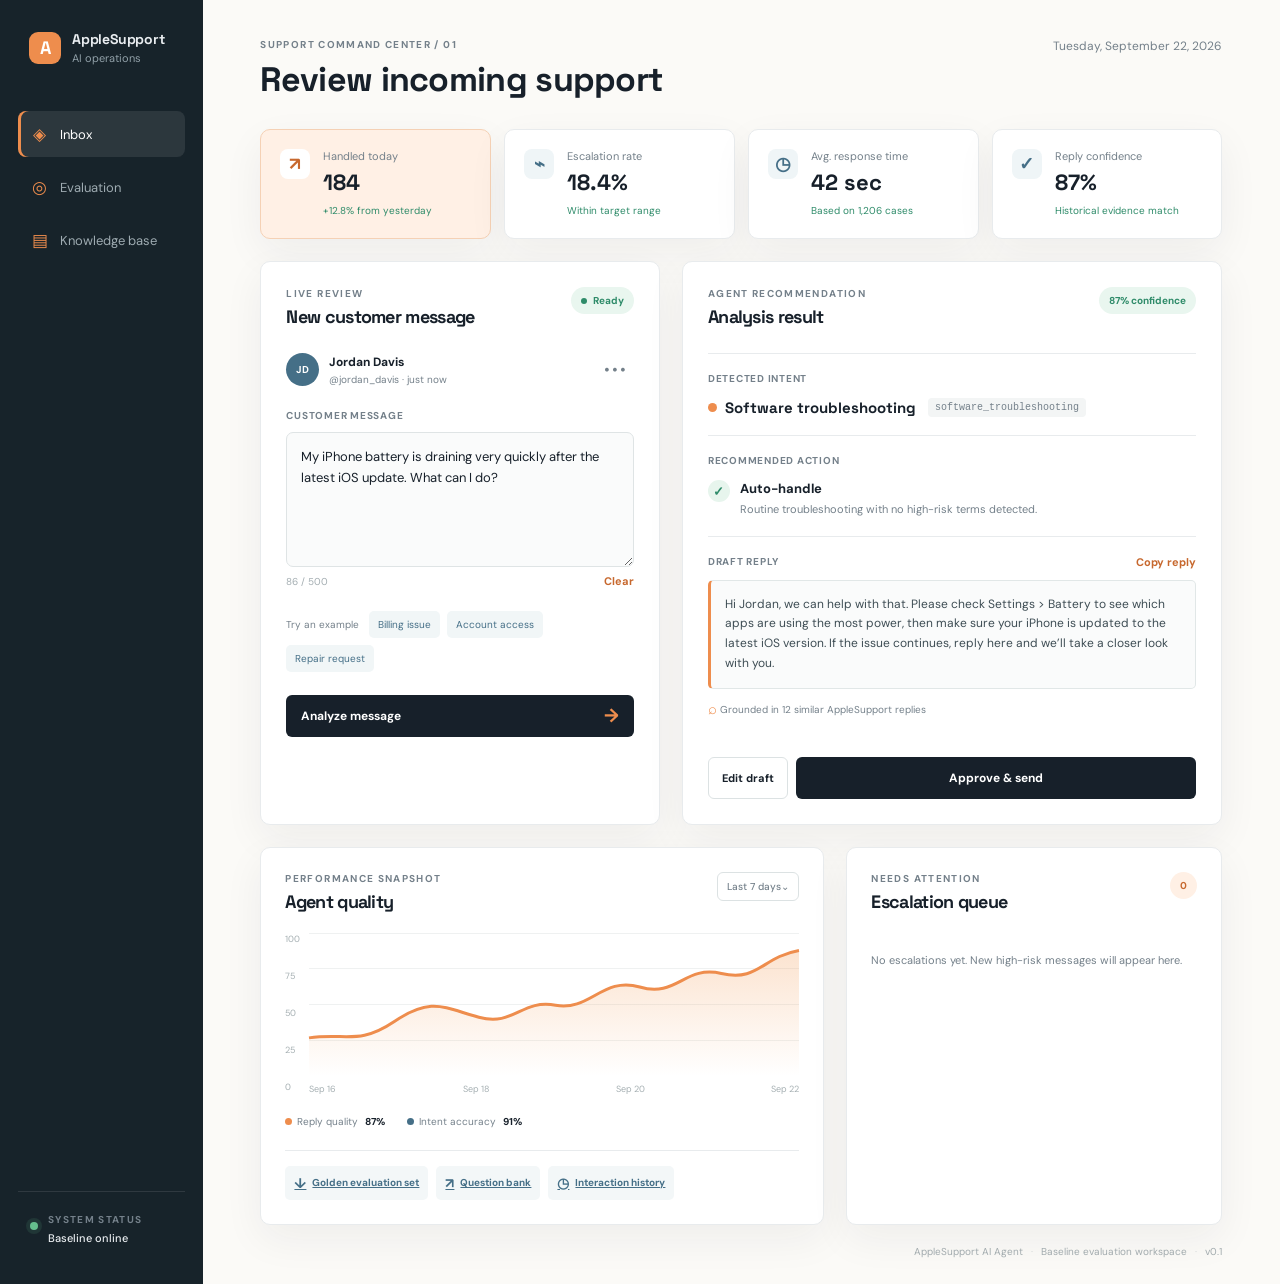
==== templates/index.html @ 712ae10c "remove unused profile avatar" ====
<!doctype html>
<html lang="en">
<head>
  <meta charset="UTF-8">
  <meta name="viewport" content="width=device-width, initial-scale=1.0">
  <meta name="description" content="AppleSupport AI support operations console">
  <title>AppleSupport AI Agent</title>
  <link rel="preconnect" href="https://fonts.googleapis.com">
  <link rel="preconnect" href="https://fonts.gstatic.com" crossorigin>
  <link href="https://fonts.googleapis.com/css2?family=DM+Sans:wght@400;500;600;700&family=Space+Grotesk:wght@500;600;700&display=swap" rel="stylesheet">
  <link rel="stylesheet" href="/static/styles.css">
</head>
<body>
  <div class="app-shell">
    <aside class="sidebar">
      <div class="brand-lockup">
        <div class="brand-mark">A</div>
        <div>
          <strong>AppleSupport</strong>
          <span>AI operations</span>
        </div>
      </div>

      <nav class="nav-list" aria-label="Primary navigation">
        <a class="nav-item active" href="#workspace"><span class="nav-icon">◈</span>Inbox</a>
        <a class="nav-item" href="#evaluation"><span class="nav-icon">◎</span>Evaluation</a>
        <a class="nav-item" href="#knowledge"><span class="nav-icon">▤</span>Knowledge base</a>
      </nav>

      <div class="sidebar-footer">
        <div class="status-dot"></div>
        <div>
          <span class="eyebrow">System status</span>
          <strong>Baseline online</strong>
        </div>
      </div>
    </aside>

    <main class="main-content" id="workspace">
      <header class="topbar">
        <div>
          <p class="eyebrow">Support command center / 01</p>
          <h1>Review incoming support</h1>
        </div>
        <div class="topbar-actions">
          <span class="date-label">Tuesday, September 22, 2026</span>
        </div>
      </header>

      <section class="metrics-row" aria-label="Agent metrics">
        <article class="metric-card accent-card">
          <div class="metric-icon">↗</div>
          <div><span>Handled today</span><strong>184</strong><small>+12.8% from yesterday</small></div>
        </article>
        <article class="metric-card">
          <div class="metric-icon neutral">⌁</div>
          <div><span>Escalation rate</span><strong>18.4%</strong><small>Within target range</small></div>
        </article>
        <article class="metric-card">
          <div class="metric-icon neutral">◷</div>
          <div><span>Avg. response time</span><strong>42 sec</strong><small>Based on 1,206 cases</small></div>
        </article>
        <article class="metric-card">
          <div class="metric-icon neutral">✓</div>
          <div><span>Reply confidence</span><strong>87%</strong><small>Historical evidence match</small></div>
        </article>
      </section>

      <section class="workspace-grid">
        <div class="panel review-panel">
          <div class="panel-heading">
            <div>
              <p class="eyebrow">Live review</p>
              <h2>New customer message</h2>
            </div>
            <span class="live-pill"><span></span>Ready</span>
          </div>

          <div class="message-meta">
            <div class="customer-avatar">JD</div>
            <div><strong>Jordan Davis</strong><span>@jordan_davis · just now</span></div>
            <button class="more-button" aria-label="More message options">•••</button>
          </div>

          <label class="field-label" for="customer-message">Customer message</label>
          <textarea id="customer-message" rows="5" placeholder="Paste a customer message here...">My iPhone battery is draining very quickly after the latest iOS update. What can I do?</textarea>
          <div class="input-footer"><span id="character-count">91 / 500</span><button class="clear-button" id="clear-message">Clear</button></div>

          <div class="suggestion-row">
            <span>Try an example</span>
            <button class="suggestion" data-message="I was charged twice for my iCloud subscription and need a refund.">Billing issue</button>
            <button class="suggestion" data-message="My Apple ID is locked and I cannot log in to my account.">Account access</button>
            <button class="suggestion" data-message="My iPhone screen is broken. How do I arrange a repair?"><span>Repair request</span></button>
          </div>

          <button class="analyze-button" id="analyze-button"><span>Analyze message</span><span class="button-arrow">→</span></button>
        </div>

        <div class="panel result-panel" id="analysis-result" aria-live="polite">
          <div class="panel-heading">
            <div><p class="eyebrow">Agent recommendation</p><h2>Analysis result</h2></div>
            <span class="confidence-badge" id="confidence-badge">87% confidence</span>
          </div>

          <div class="result-section">
            <span class="result-label">Detected intent</span>
            <div class="intent-result"><span class="intent-dot"></span><strong id="intent-value">Software troubleshooting</strong><span class="intent-code" id="intent-code">software_troubleshooting</span></div>
          </div>

          <div class="result-section">
            <span class="result-label">Recommended action</span>
            <div class="action-result"><div class="action-icon" id="action-icon">✓</div><div><strong id="action-value">Auto-handle</strong><span id="action-reason">Routine troubleshooting with no high-risk terms detected.</span></div></div>
          </div>

          <div class="result-section reply-section">
            <div class="reply-heading"><span class="result-label">Draft reply</span><button id="copy-reply" class="copy-button">Copy reply</button></div>
            <div class="reply-box" id="reply-value">Hi Jordan, we can help with that. Please check Settings &gt; Battery to see which apps are using the most power, then make sure your iPhone is updated to the latest iOS version. If the issue continues, reply here and we’ll take a closer look with you.</div>
            <div class="evidence-line"><span class="evidence-icon">⌕</span> Grounded in 12 similar AppleSupport replies</div>
          </div>

          <div class="result-actions"><button class="secondary-button" id="edit-reply">Edit draft</button><button class="primary-button" id="approve-reply">Approve &amp; send</button></div>
        </div>
      </section>

      <section class="bottom-grid" id="evaluation">
        <div class="panel trend-panel">
          <div class="panel-heading compact"><div><p class="eyebrow">Performance snapshot</p><h2>Agent quality</h2></div><button class="period-button">Last 7 days⌄</button></div>
          <div class="chart-wrap"><div class="y-axis"><span>100</span><span>75</span><span>50</span><span>25</span><span>0</span></div><div class="chart"><div class="gridline"></div><div class="gridline"></div><div class="gridline"></div><div class="gridline"></div><svg viewBox="0 0 600 180" preserveAspectRatio="none" aria-label="Agent quality trend"><defs><linearGradient id="chart-fill" x1="0" y1="0" x2="0" y2="1"><stop offset="0%" stop-color="#f4a261" stop-opacity=".3"/><stop offset="100%" stop-color="#f4a261" stop-opacity="0"/></linearGradient></defs><path class="chart-area" d="M0,132 C45,125 60,142 105,111 S165,94 208,106 S260,83 302,91 S360,54 405,68 S460,40 505,51 S555,30 600,22 L600,180 L0,180 Z"/><path class="chart-line" d="M0,132 C45,125 60,142 105,111 S165,94 208,106 S260,83 302,91 S360,54 405,68 S460,40 505,51 S555,30 600,22"/></svg><div class="x-axis"><span>Sep 16</span><span>Sep 18</span><span>Sep 20</span><span>Sep 22</span></div></div></div>
          <div class="chart-legend"><span><i class="legend-dot orange"></i>Reply quality <strong>87%</strong></span><span><i class="legend-dot blue"></i>Intent accuracy <strong>91%</strong></span></div>
          <div class="evaluation-links">
            <a href="/data/golden_eval.csv" target="_blank" rel="noreferrer"><span>↓</span>Golden evaluation set</a>
            <a href="/questions" target="_blank" rel="noreferrer"><span>↗</span>Question bank</a>
            <a href="/api/history" target="_blank" rel="noreferrer"><span>◷</span>Interaction history</a>
          </div>
        </div>
        <div class="panel queue-panel" id="knowledge">
          <div class="panel-heading compact"><div><p class="eyebrow">Needs attention</p><h2>Escalation queue</h2></div><span class="queue-count" id="queue-count">0</span></div>
          <div id="escalation-queue-items"><div class="queue-empty">No escalations yet. New high-risk messages will appear here.</div></div>
        </div>
      </section>
      <footer>AppleSupport AI Agent <span>·</span> Baseline evaluation workspace <span>·</span> v0.1</footer>
    </main>
  </div>
  <div class="toast" id="toast" role="status"></div>
  <script src="/static/app.js"></script>
</body>
</html>
---- static/styles.css ----
:root {
  --ink: #17202a;
  --muted: #74808a;
  --line: #e8ebed;
  --paper: #fbfaf7;
  --white: #ffffff;
  --orange: #ee8d4d;
  --orange-dark: #c7682e;
  --orange-wash: #fff0e5;
  --blue: #456f87;
  --green: #2e8b69;
  --red: #d86760;
  --shadow: 0 14px 40px rgba(26, 37, 45, .06);
}

* { box-sizing: border-box; }
html { scroll-behavior: smooth; }
body { margin: 0; color: var(--ink); background: var(--paper); font-family: "DM Sans", sans-serif; }
button, textarea { font: inherit; }
button { cursor: pointer; }

.app-shell { display: flex; min-height: 100vh; }
.sidebar { width: 238px; min-height: 100vh; display: flex; flex-direction: column; padding: 30px 18px 24px; color: #e9edf0; background: #17232a; }
.brand-lockup { display: flex; align-items: center; gap: 11px; padding: 0 11px 46px; }
.brand-mark { width: 32px; height: 32px; display: grid; place-items: center; color: #fff; background: var(--orange); font-family: "Space Grotesk", sans-serif; font-size: 18px; font-weight: 700; border-radius: 9px; }
.brand-lockup strong { display: block; font-family: "Space Grotesk", sans-serif; font-size: 14px; letter-spacing: -.2px; }
.brand-lockup span { display: block; margin-top: 3px; color: #91a0a8; font-size: 11px; }
.nav-list { display: grid; gap: 7px; }
.nav-item { display: flex; align-items: center; gap: 12px; padding: 12px 13px; color: #9eabb1; text-decoration: none; font-size: 13px; border-radius: 8px; transition: .2s ease; }
.nav-item:hover, .nav-item.active { color: #fff; background: rgba(255,255,255,.09); }
.nav-item.active { box-shadow: inset 3px 0 var(--orange); }
.nav-icon { width: 17px; color: var(--orange); font-size: 17px; text-align: center; }
.sidebar-footer { display: flex; align-items: center; gap: 10px; margin-top: auto; padding: 15px 12px; border-top: 1px solid rgba(255,255,255,.1); }
.status-dot { width: 8px; height: 8px; background: #65bd8d; border-radius: 50%; box-shadow: 0 0 0 4px rgba(101,189,141,.12); }
.sidebar-footer strong { display: block; margin-top: 3px; font-size: 11px; font-weight: 500; }
.eyebrow { margin: 0; color: var(--muted); font-size: 10px; font-weight: 700; letter-spacing: 1.35px; text-transform: uppercase; }

.main-content { width: min(100%, 1440px); padding: 38px 4.5vw 26px; overflow: hidden; }
.topbar { display: flex; justify-content: space-between; align-items: flex-start; margin-bottom: 28px; }
h1, h2 { margin: 0; font-family: "Space Grotesk", sans-serif; letter-spacing: -.7px; }
h1 { margin-top: 7px; font-size: clamp(25px, 3vw, 34px); }
h2 { margin-top: 5px; font-size: 18px; }
.topbar-actions { display: flex; align-items: center; gap: 22px; }
.date-label { color: var(--muted); font-size: 12px; }
.avatar { width: 34px; height: 34px; border: 0; color: #fff; background: var(--blue); font-size: 11px; font-weight: 700; border-radius: 50%; }
.metrics-row { display: grid; grid-template-columns: repeat(4, 1fr); gap: 13px; margin-bottom: 22px; }
.metric-card { display: flex; gap: 13px; min-height: 108px; padding: 19px; background: var(--white); border: 1px solid var(--line); border-radius: 10px; box-shadow: var(--shadow); }
.metric-card.accent-card { background: var(--orange-wash); border-color: #f5d1b5; }
.metric-icon { width: 30px; height: 30px; display: grid; place-items: center; flex: none; color: var(--orange-dark); background: #fff; border-radius: 8px; font-size: 18px; font-weight: 700; }
.metric-icon.neutral { color: var(--blue); background: #eff5f7; }
.metric-card span { display: block; color: var(--muted); font-size: 11px; }
.metric-card strong { display: block; margin: 5px 0 2px; font-family: "Space Grotesk", sans-serif; font-size: 22px; }
.metric-card small { color: var(--green); font-size: 10px; }
.workspace-grid { display: grid; grid-template-columns: minmax(340px, .85fr) minmax(420px, 1.15fr); gap: 22px; }
.panel { background: var(--white); border: 1px solid var(--line); border-radius: 10px; box-shadow: var(--shadow); }
.review-panel, .result-panel { padding: 25px; }
.panel-heading { display: flex; justify-content: space-between; align-items: flex-start; margin-bottom: 25px; }
.panel-heading.compact { margin-bottom: 20px; }
.live-pill, .confidence-badge, .queue-count { color: var(--green); background: #e9f6ef; border-radius: 99px; font-size: 10px; font-weight: 700; }
.live-pill { display: flex; align-items: center; gap: 6px; padding: 7px 10px; }
.live-pill span { width: 6px; height: 6px; background: var(--green); border-radius: 50%; }
.message-meta { display: flex; align-items: center; gap: 10px; padding-bottom: 23px; }
.customer-avatar, .queue-avatar { width: 33px; height: 33px; display: grid; place-items: center; flex: none; color: #fff; background: var(--blue); border-radius: 50%; font-size: 10px; font-weight: 700; }
.message-meta strong, .queue-item strong { display: block; font-size: 12px; }
.message-meta span, .queue-item span { display: block; margin-top: 3px; color: var(--muted); font-size: 10px; }
.more-button { margin-left: auto; padding: 6px; color: var(--muted); background: transparent; border: 0; letter-spacing: 2px; }
.field-label, .result-label { display: block; color: var(--muted); font-size: 10px; font-weight: 700; letter-spacing: .75px; text-transform: uppercase; }
textarea { display: block; width: 100%; min-height: 135px; margin-top: 10px; padding: 14px; resize: vertical; color: var(--ink); background: #fafbfb; border: 1px solid #dfe4e5; border-radius: 7px; outline: none; line-height: 1.6; font-size: 13px; transition: .2s ease; }
textarea:focus { border-color: var(--orange); box-shadow: 0 0 0 3px rgba(238,141,77,.12); }
.input-footer { display: flex; justify-content: space-between; align-items: center; margin-top: 7px; color: #a3adb1; font-size: 10px; }
.clear-button, .copy-button { padding: 0; color: var(--orange-dark); background: transparent; border: 0; font-size: 11px; font-weight: 700; }
.suggestion-row { display: flex; align-items: center; flex-wrap: wrap; gap: 7px; margin: 23px 0; }
.suggestion-row > span { margin-right: 3px; color: var(--muted); font-size: 10px; }
.suggestion { padding: 7px 9px; color: var(--blue); background: #f1f6f7; border: 0; border-radius: 5px; font-size: 10px; }
.suggestion:hover { background: #e5eef0; }
.analyze-button, .primary-button { display: flex; justify-content: space-between; align-items: center; width: 100%; padding: 13px 15px; color: #fff; background: var(--ink); border: 0; border-radius: 6px; font-size: 12px; font-weight: 700; transition: .2s ease; }
.analyze-button:hover, .primary-button:hover { background: var(--orange-dark); transform: translateY(-1px); }
.button-arrow { color: var(--orange); font-size: 19px; line-height: 10px; }
.confidence-badge { padding: 7px 10px; }
.result-section { padding: 18px 0; border-top: 1px solid var(--line); }
.intent-result { display: flex; align-items: center; gap: 8px; margin-top: 13px; }
.intent-dot { width: 9px; height: 9px; background: var(--orange); border-radius: 50%; }
.intent-result strong { font-family: "Space Grotesk", sans-serif; font-size: 15px; }
.intent-code { margin-left: 4px; padding: 4px 7px; color: var(--muted); background: #f3f5f5; border-radius: 4px; font-family: monospace; font-size: 10px; }
.action-result { display: flex; align-items: flex-start; gap: 10px; margin-top: 13px; }
.action-icon { width: 22px; height: 22px; display: grid; place-items: center; flex: none; color: var(--green); background: #e7f5ed; border-radius: 50%; font-size: 13px; font-weight: 700; }
.action-icon.escalate { color: var(--red); background: #fcebea; }
.action-result strong { display: block; font-size: 13px; }
.action-result span { display: block; max-width: 420px; margin-top: 4px; color: var(--muted); font-size: 11px; line-height: 1.5; }
.reply-heading { display: flex; justify-content: space-between; }
.reply-box { min-height: 93px; margin-top: 11px; padding: 14px; color: #3e4d54; background: #fafbfb; border: 1px solid #e1e7e7; border-left: 3px solid var(--orange); border-radius: 5px; font-size: 12px; line-height: 1.65; }
.evidence-line { margin-top: 10px; color: var(--muted); font-size: 10px; }
.evidence-icon { color: var(--orange); font-size: 15px; vertical-align: -1px; }
.result-actions { display: flex; gap: 8px; margin-top: 20px; }
.secondary-button, .period-button { padding: 11px 13px; color: var(--ink); background: #fff; border: 1px solid #dce2e3; border-radius: 6px; font-size: 11px; font-weight: 700; }
.secondary-button:hover, .period-button:hover { border-color: var(--orange); }
.primary-button { justify-content: center; flex: 1; }
.bottom-grid { display: grid; grid-template-columns: 1.2fr .8fr; gap: 22px; margin-top: 22px; }
.trend-panel, .queue-panel { padding: 24px; }
.period-button { padding: 7px 9px; color: var(--muted); font-size: 10px; font-weight: 500; }
.chart-wrap { display: flex; height: 160px; gap: 9px; }
.y-axis { display: flex; flex-direction: column; justify-content: space-between; color: #a5afb2; font-size: 9px; }
.chart { position: relative; flex: 1; margin-bottom: 17px; }
.gridline { position: absolute; left: 0; right: 0; height: 1px; background: #eff1f1; }
.gridline:nth-child(1) { top: 0; }.gridline:nth-child(2) { top: 25%; }.gridline:nth-child(3) { top: 50%; }.gridline:nth-child(4) { top: 75%; }
.chart svg { position: absolute; inset: 0; width: 100%; height: 100%; overflow: visible; }
.chart-area { fill: url(#chart-fill); }.chart-line { fill: none; stroke: var(--orange); stroke-width: 3; vector-effect: non-scaling-stroke; }
.x-axis { position: absolute; right: 0; bottom: -19px; left: 0; display: flex; justify-content: space-between; color: #a5afb2; font-size: 9px; }
.chart-legend { display: flex; gap: 22px; margin-top: 22px; color: var(--muted); font-size: 10px; }.chart-legend strong { margin-left: 4px; color: var(--ink); }.legend-dot { display: inline-block; width: 7px; height: 7px; margin-right: 5px; border-radius: 50%; }.legend-dot.orange { background: var(--orange); }.legend-dot.blue { background: var(--blue); }
.evaluation-links { display: flex; flex-wrap: wrap; gap: 8px; margin-top: 22px; padding-top: 15px; border-top: 1px solid var(--line); }.evaluation-links a { display: inline-flex; align-items: center; gap: 6px; padding: 8px 9px; color: var(--blue); background: #f3f7f8; border-radius: 5px; font-size: 10px; font-weight: 700; }.evaluation-links a:hover { color: var(--orange-dark); background: var(--orange-wash); }.evaluation-links span { font-size: 14px; }
.queue-count { padding: 7px 10px; color: var(--orange-dark); background: var(--orange-wash); }
.queue-empty { padding: 20px 0; color: var(--muted); font-size: 11px; }
.queue-item { display: flex; align-items: center; gap: 10px; padding: 13px 0; border-top: 1px solid var(--line); }.queue-avatar.red { background: #d97870; }.queue-avatar.blue { background: #668ea0; }.queue-avatar.purple { background: #82749e; }.queue-arrow { margin-left: auto; color: var(--orange); font-size: 18px; }.queue-item strong { font-size: 11px; }
footer { margin-top: 20px; color: #a1aaad; font-size: 10px; text-align: right; } footer span { margin: 0 5px; color: #d1d5d5; }
.toast { position: fixed; right: 24px; bottom: 24px; padding: 12px 15px; color: #fff; background: var(--ink); border-radius: 6px; box-shadow: var(--shadow); font-size: 12px; opacity: 0; transform: translateY(12px); pointer-events: none; transition: .25s ease; }.toast.show { opacity: 1; transform: translateY(0); }
@media (max-width: 1050px) { .metrics-row { grid-template-columns: repeat(2, 1fr); }.workspace-grid, .bottom-grid { grid-template-columns: 1fr; } }
@media (max-width: 700px) { .app-shell { display: block; }.sidebar { width: 100%; min-height: auto; padding: 17px 16px; }.brand-lockup { padding: 0 4px 18px; }.nav-list { display: flex; gap: 4px; overflow: auto; }.nav-item { flex: none; padding: 9px 11px; }.sidebar-footer { display: none; }.main-content { padding: 26px 16px; }.topbar { gap: 20px; }.date-label { display: none; }.metrics-row { gap: 9px; }.metric-card { min-height: 95px; padding: 14px; }.metric-card strong { font-size: 18px; }.review-panel, .result-panel, .trend-panel, .queue-panel { padding: 18px; }.intent-code { display: none; }.chart-legend { gap: 12px; }.suggestion-row { align-items: flex-start; }.suggestion-row > span { width: 100%; } }
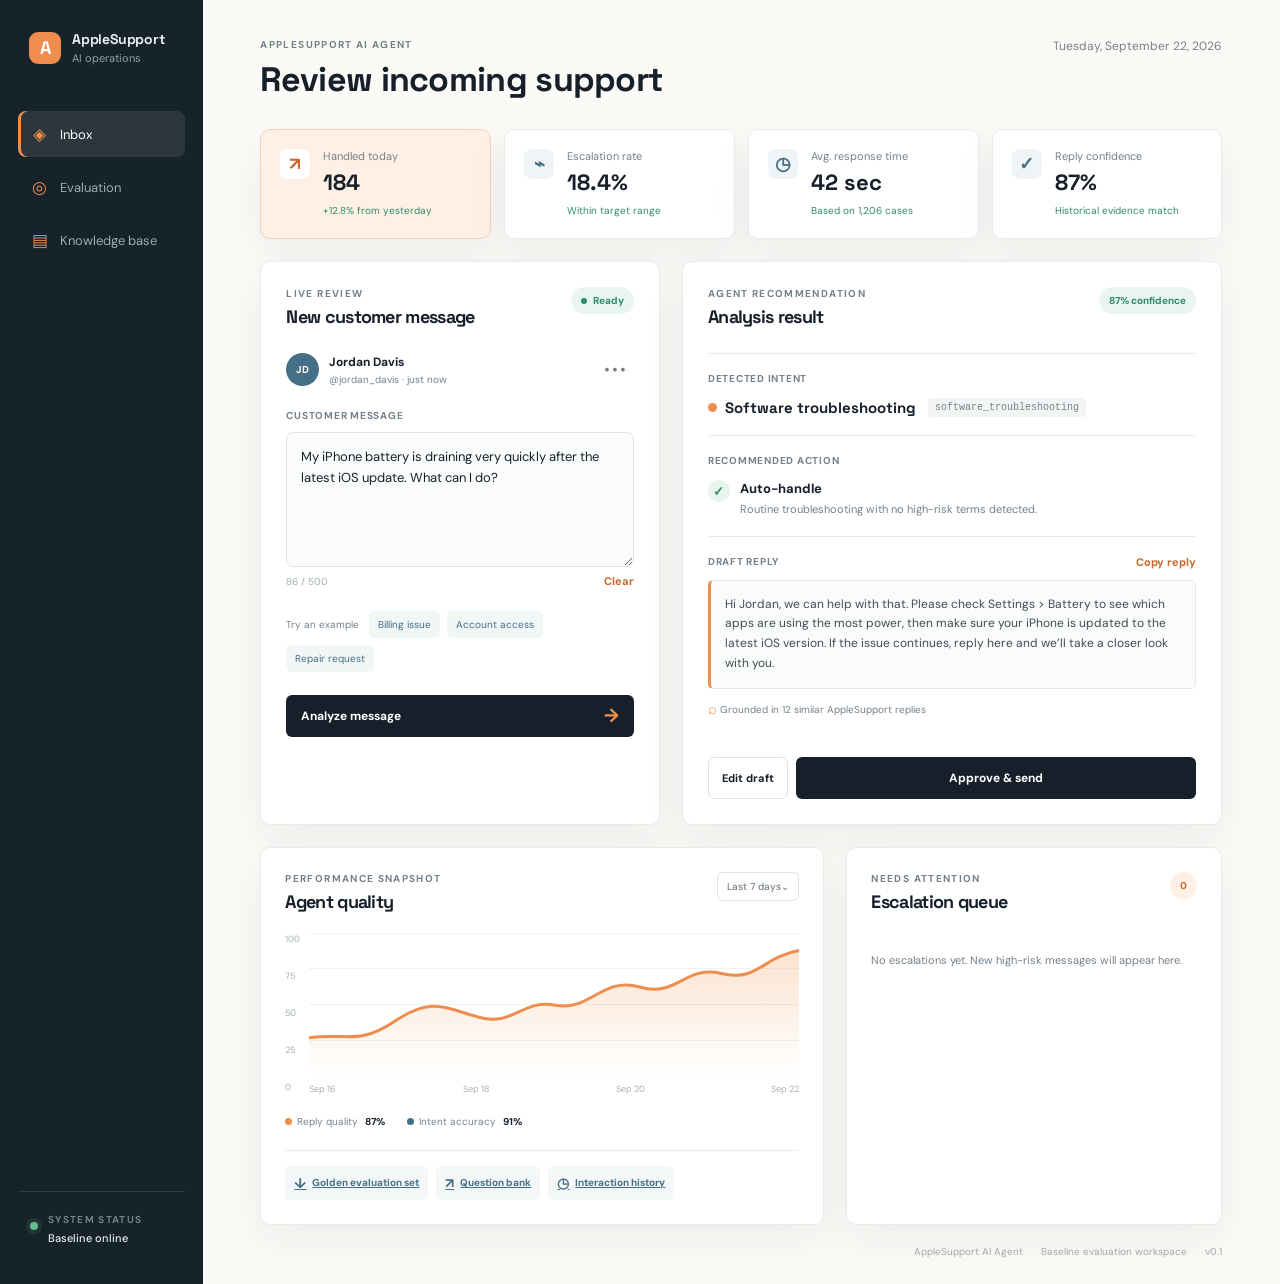
==== commit 2288567d: "clarify dashboard label" ====
--- a/templates/index.html
+++ b/templates/index.html
@@ -39,7 +39,7 @@
     <main class="main-content" id="workspace">
       <header class="topbar">
         <div>
-          <p class="eyebrow">Support command center / 01</p>
+          <p class="eyebrow">AppleSupport AI Agent</p>
           <h1>Review incoming support</h1>
         </div>
         <div class="topbar-actions">
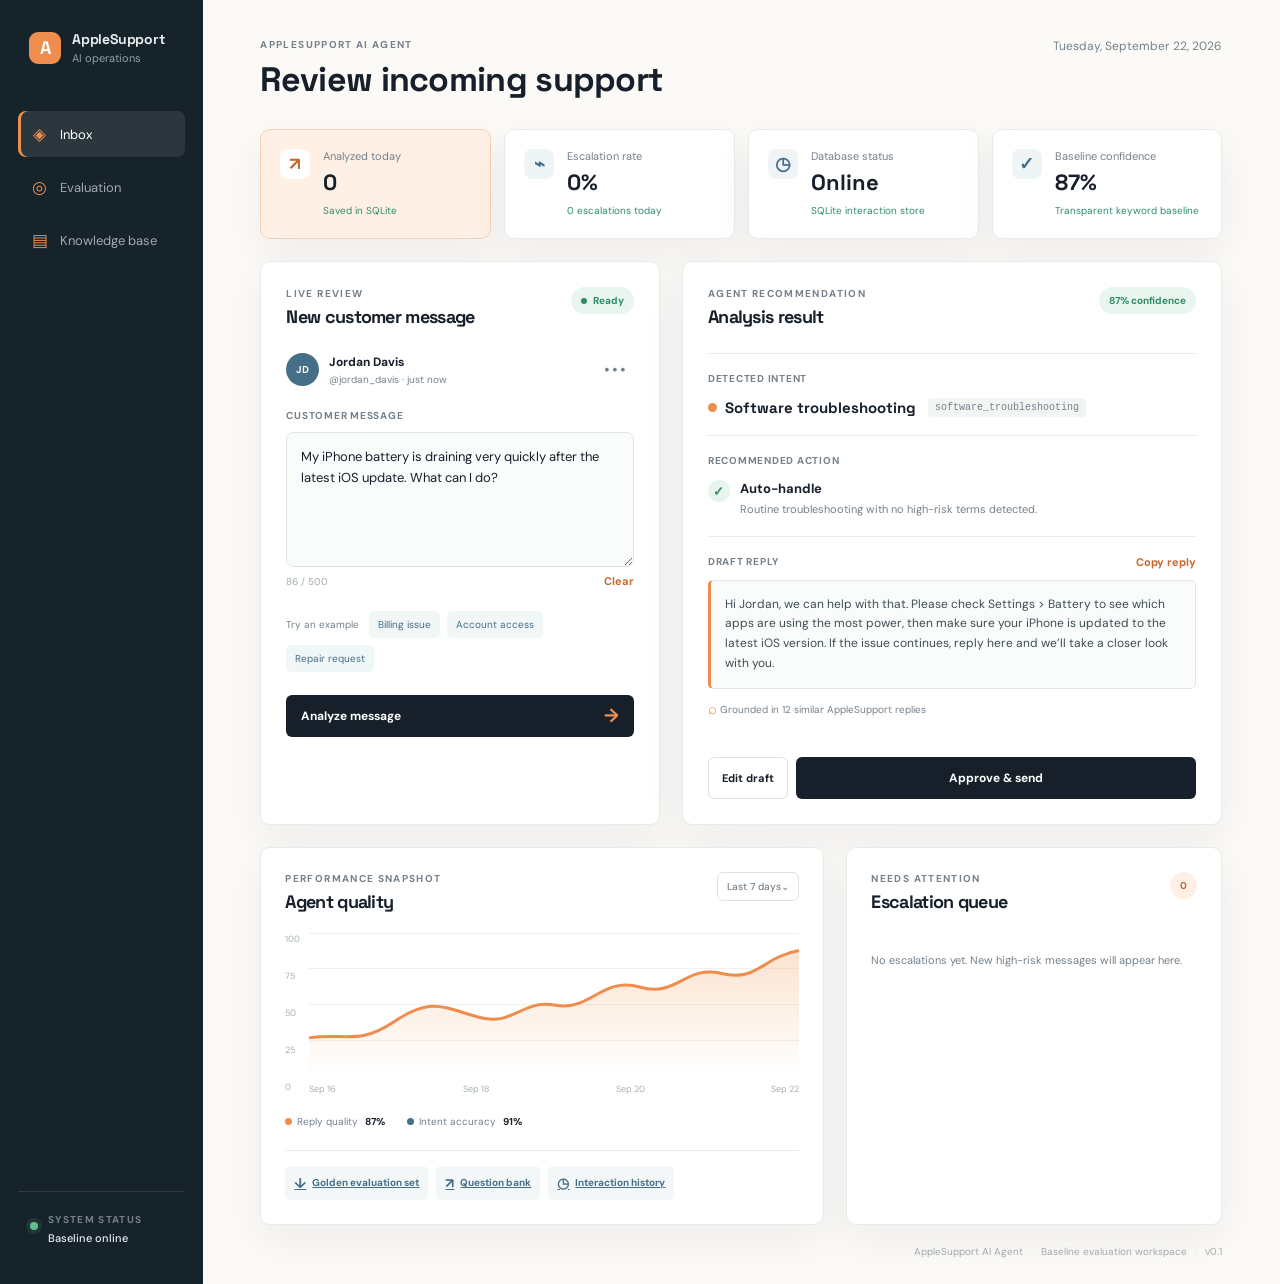
==== commit bcbd2862: "connect dashboard metrics to database" ====
--- a/templates/index.html
+++ b/templates/index.html
@@ -50,19 +50,19 @@
       <section class="metrics-row" aria-label="Agent metrics">
         <article class="metric-card accent-card">
           <div class="metric-icon">↗</div>
-          <div><span>Handled today</span><strong>184</strong><small>+12.8% from yesterday</small></div>
+          <div><span>Analyzed today</span><strong id="metric-handled">0</strong><small>Saved in SQLite</small></div>
         </article>
         <article class="metric-card">
           <div class="metric-icon neutral">⌁</div>
-          <div><span>Escalation rate</span><strong>18.4%</strong><small>Within target range</small></div>
+          <div><span>Escalation rate</span><strong id="metric-escalation">0%</strong><small id="metric-escalated">0 escalations today</small></div>
         </article>
         <article class="metric-card">
           <div class="metric-icon neutral">◷</div>
-          <div><span>Avg. response time</span><strong>42 sec</strong><small>Based on 1,206 cases</small></div>
+          <div><span>Database status</span><strong>Online</strong><small>SQLite interaction store</small></div>
         </article>
         <article class="metric-card">
           <div class="metric-icon neutral">✓</div>
-          <div><span>Reply confidence</span><strong>87%</strong><small>Historical evidence match</small></div>
+          <div><span>Baseline confidence</span><strong id="metric-confidence">87%</strong><small>Transparent keyword baseline</small></div>
         </article>
       </section>
 
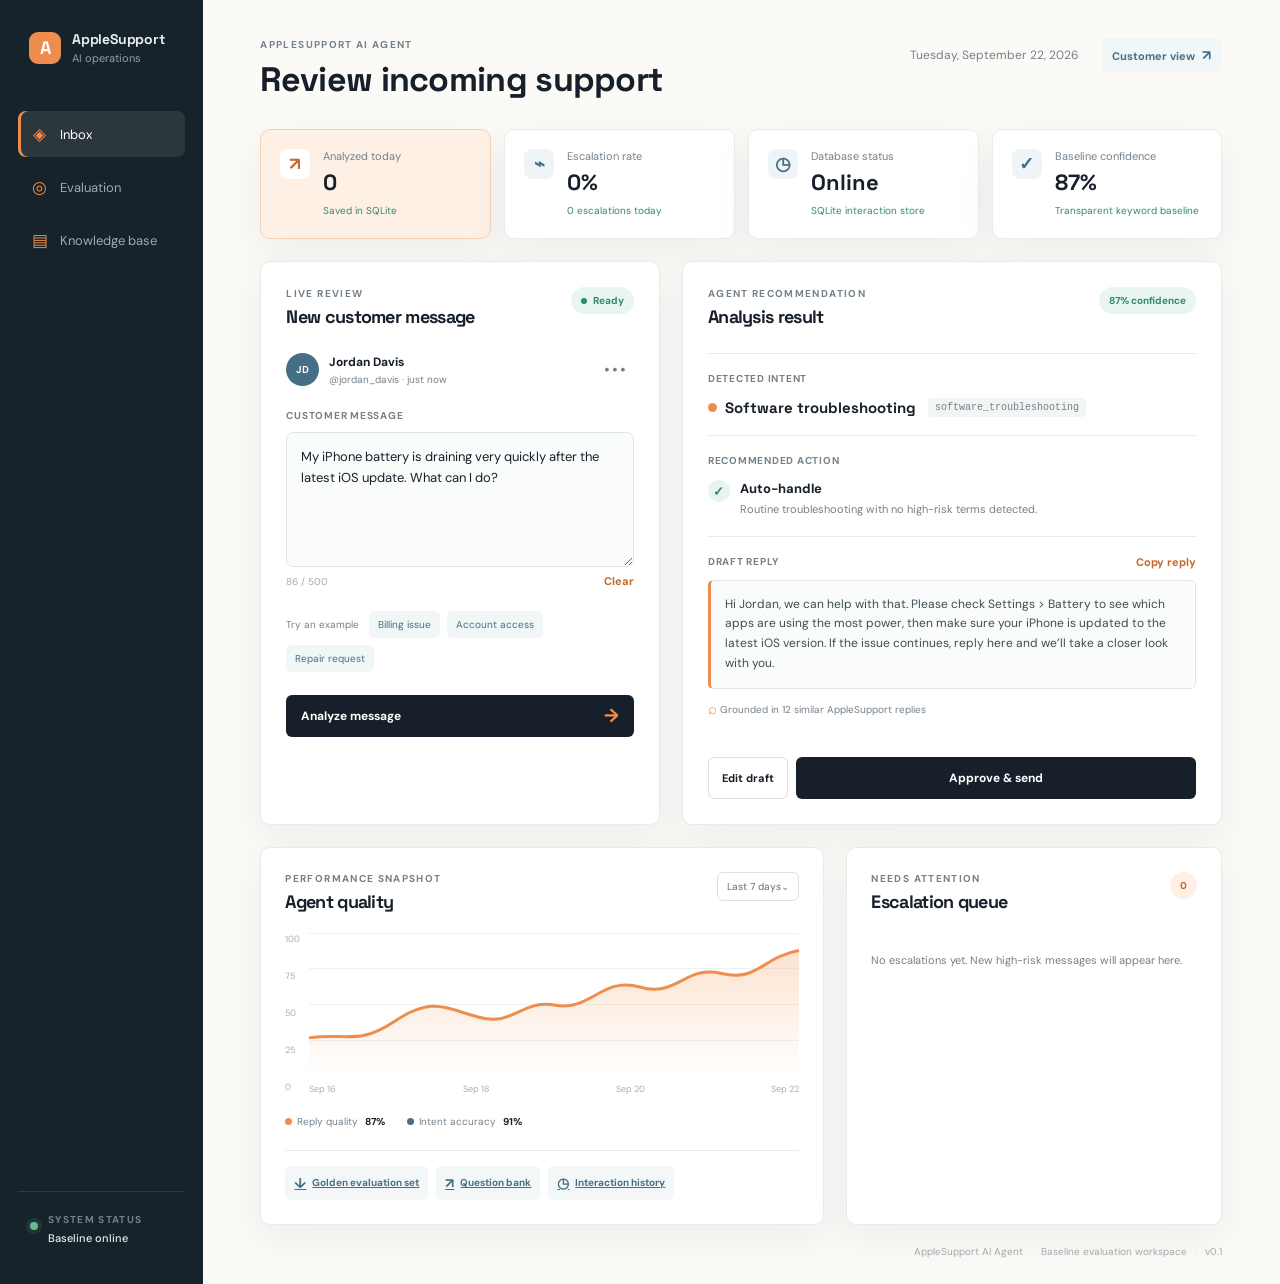
==== commit 647b526e: "add customer view toggle" ====
--- a/templates/index.html
+++ b/templates/index.html
@@ -44,6 +44,7 @@
         </div>
         <div class="topbar-actions">
           <span class="date-label">Tuesday, September 22, 2026</span>
+          <a class="view-toggle" href="/support">Customer view <span>↗</span></a>
         </div>
       </header>
 
--- a/static/styles.css
+++ b/static/styles.css
@@ -42,6 +42,7 @@
 h2 { margin-top: 5px; font-size: 18px; }
 .topbar-actions { display: flex; align-items: center; gap: 22px; }
 .date-label { color: var(--muted); font-size: 12px; }
+.view-toggle { padding: 8px 11px; color: var(--blue); background: #f1f6f7; border-radius: 6px; font-size: 11px; font-weight: 700; text-decoration: none; }.view-toggle:hover { color: var(--orange-dark); background: var(--orange-wash); }.view-toggle span { margin-left: 4px; font-size: 14px; }
 .avatar { width: 34px; height: 34px; border: 0; color: #fff; background: var(--blue); font-size: 11px; font-weight: 700; border-radius: 50%; }
 .metrics-row { display: grid; grid-template-columns: repeat(4, 1fr); gap: 13px; margin-bottom: 22px; }
 .metric-card { display: flex; gap: 13px; min-height: 108px; padding: 19px; background: var(--white); border: 1px solid var(--line); border-radius: 10px; box-shadow: var(--shadow); }
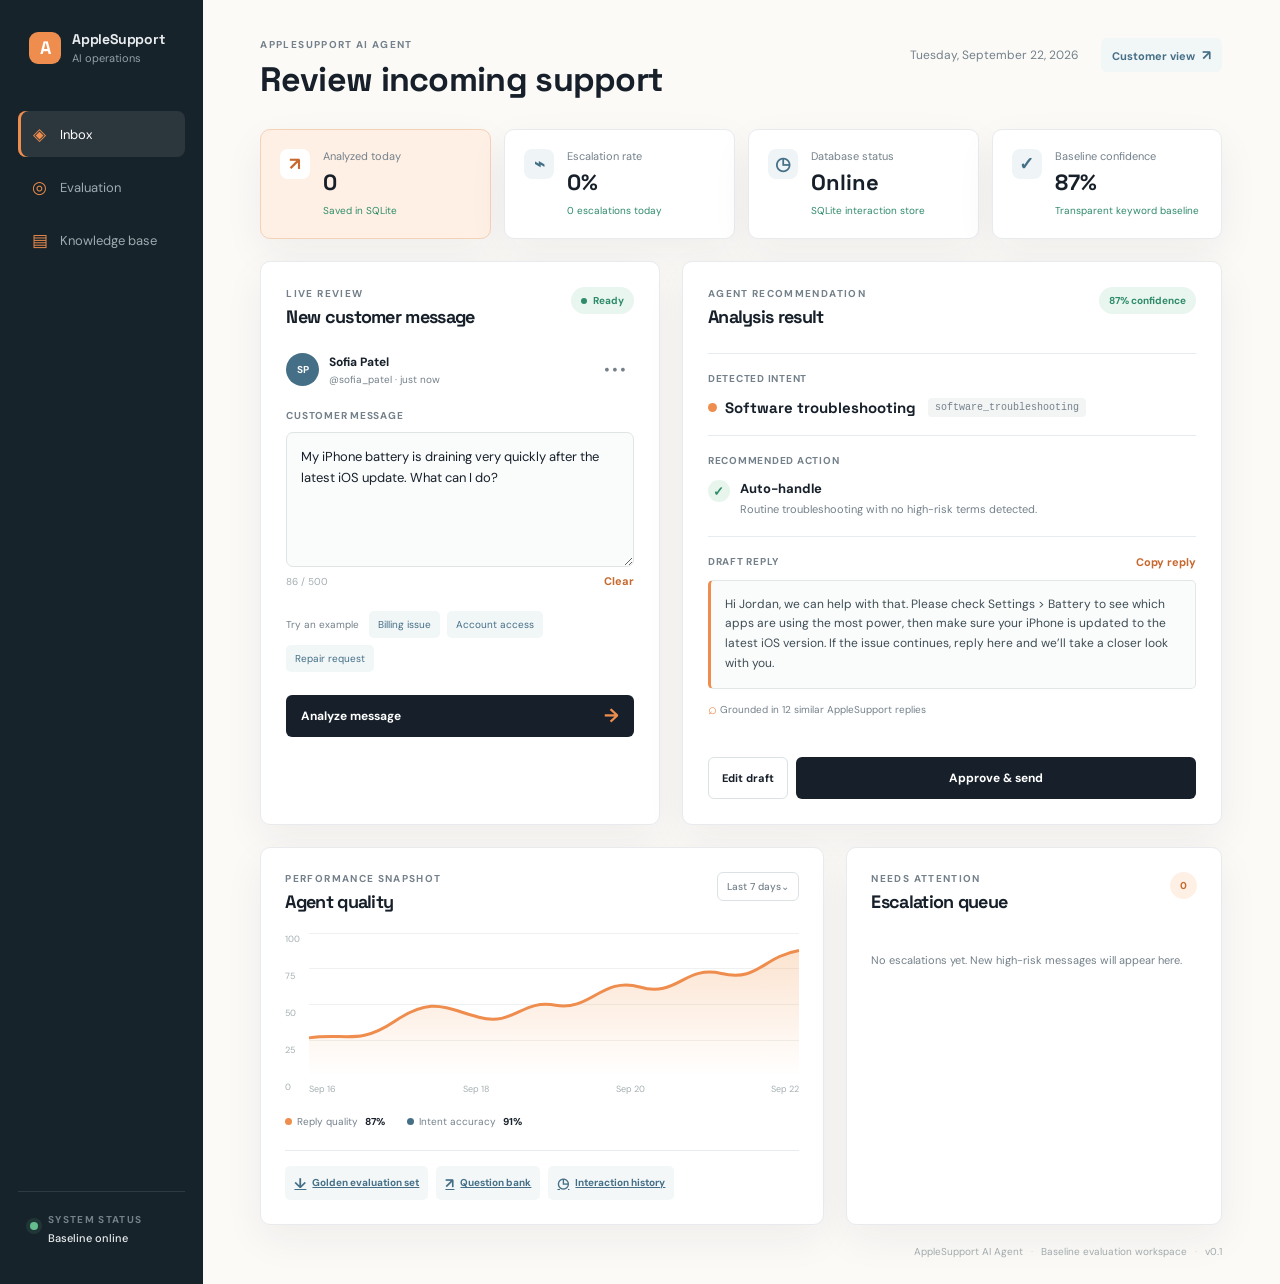
==== commit cdf848b9: "randomize dashboard customer identity" ====
--- a/templates/index.html
+++ b/templates/index.html
@@ -78,8 +78,8 @@
           </div>
 
           <div class="message-meta">
-            <div class="customer-avatar">JD</div>
-            <div><strong>Jordan Davis</strong><span>@jordan_davis · just now</span></div>
+            <div class="customer-avatar" id="customer-avatar">JD</div>
+            <div><strong id="customer-name">Customer</strong><span id="customer-handle">@customer · just now</span></div>
             <button class="more-button" aria-label="More message options">•••</button>
           </div>
 
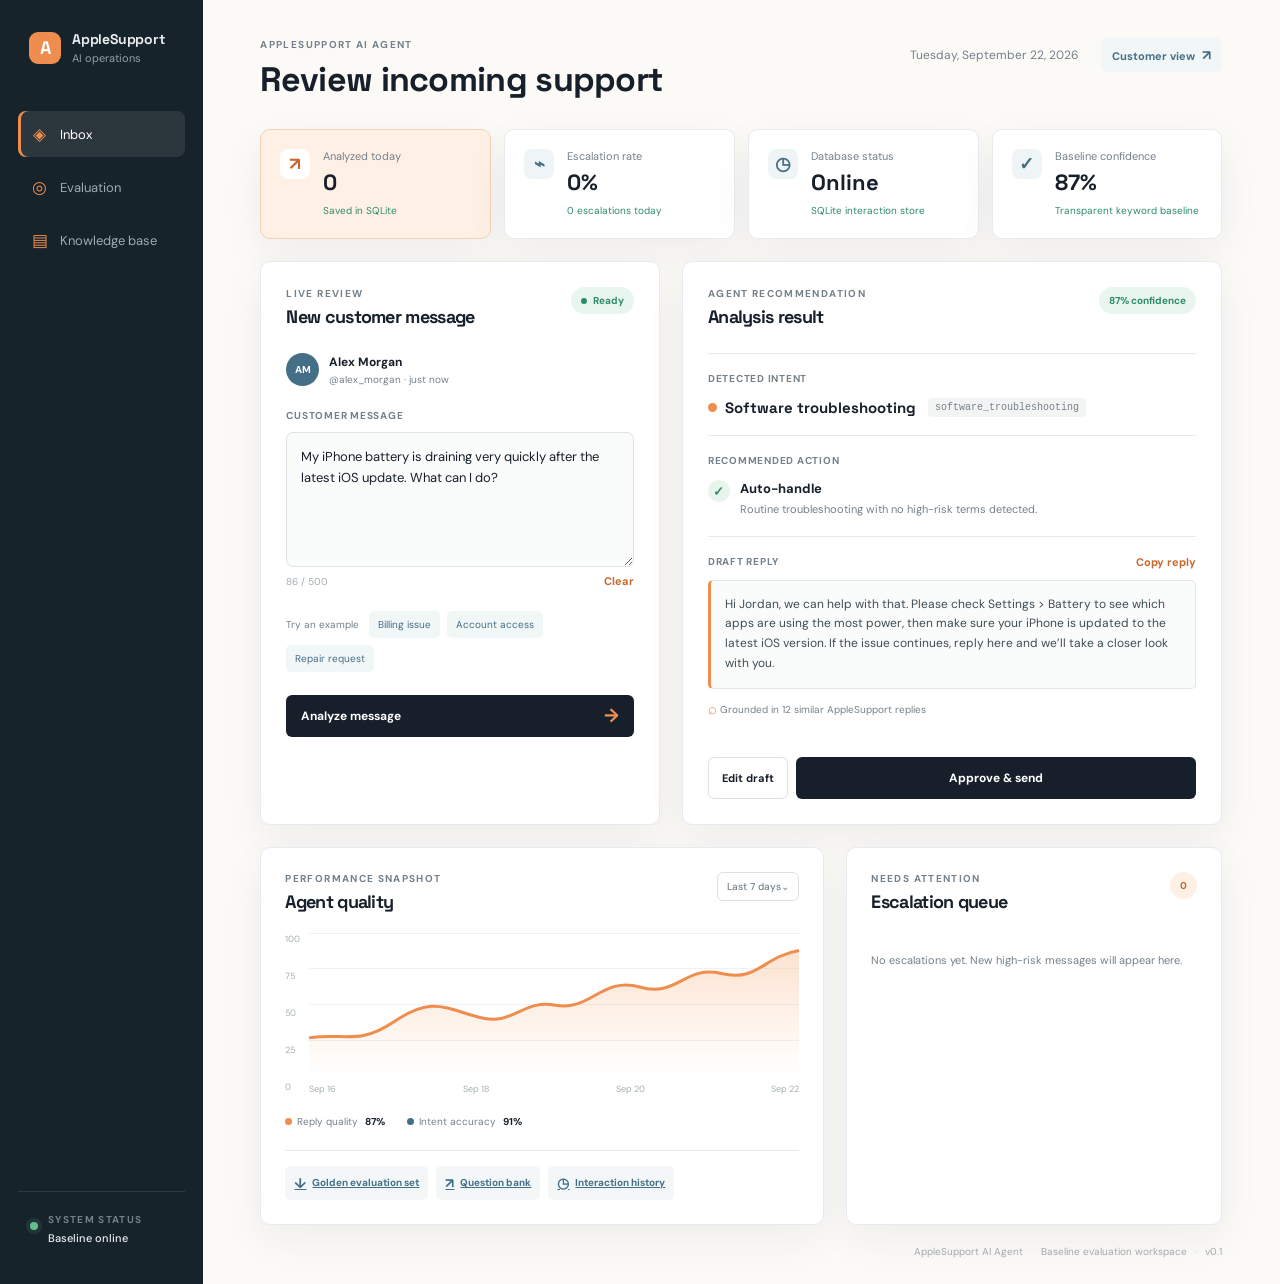
==== commit cef1d163: "remove unused message options button" ====
--- a/templates/index.html
+++ b/templates/index.html
@@ -80,7 +80,6 @@
           <div class="message-meta">
             <div class="customer-avatar" id="customer-avatar">JD</div>
             <div><strong id="customer-name">Customer</strong><span id="customer-handle">@customer · just now</span></div>
-            <button class="more-button" aria-label="More message options">•••</button>
           </div>
 
           <label class="field-label" for="customer-message">Customer message</label>
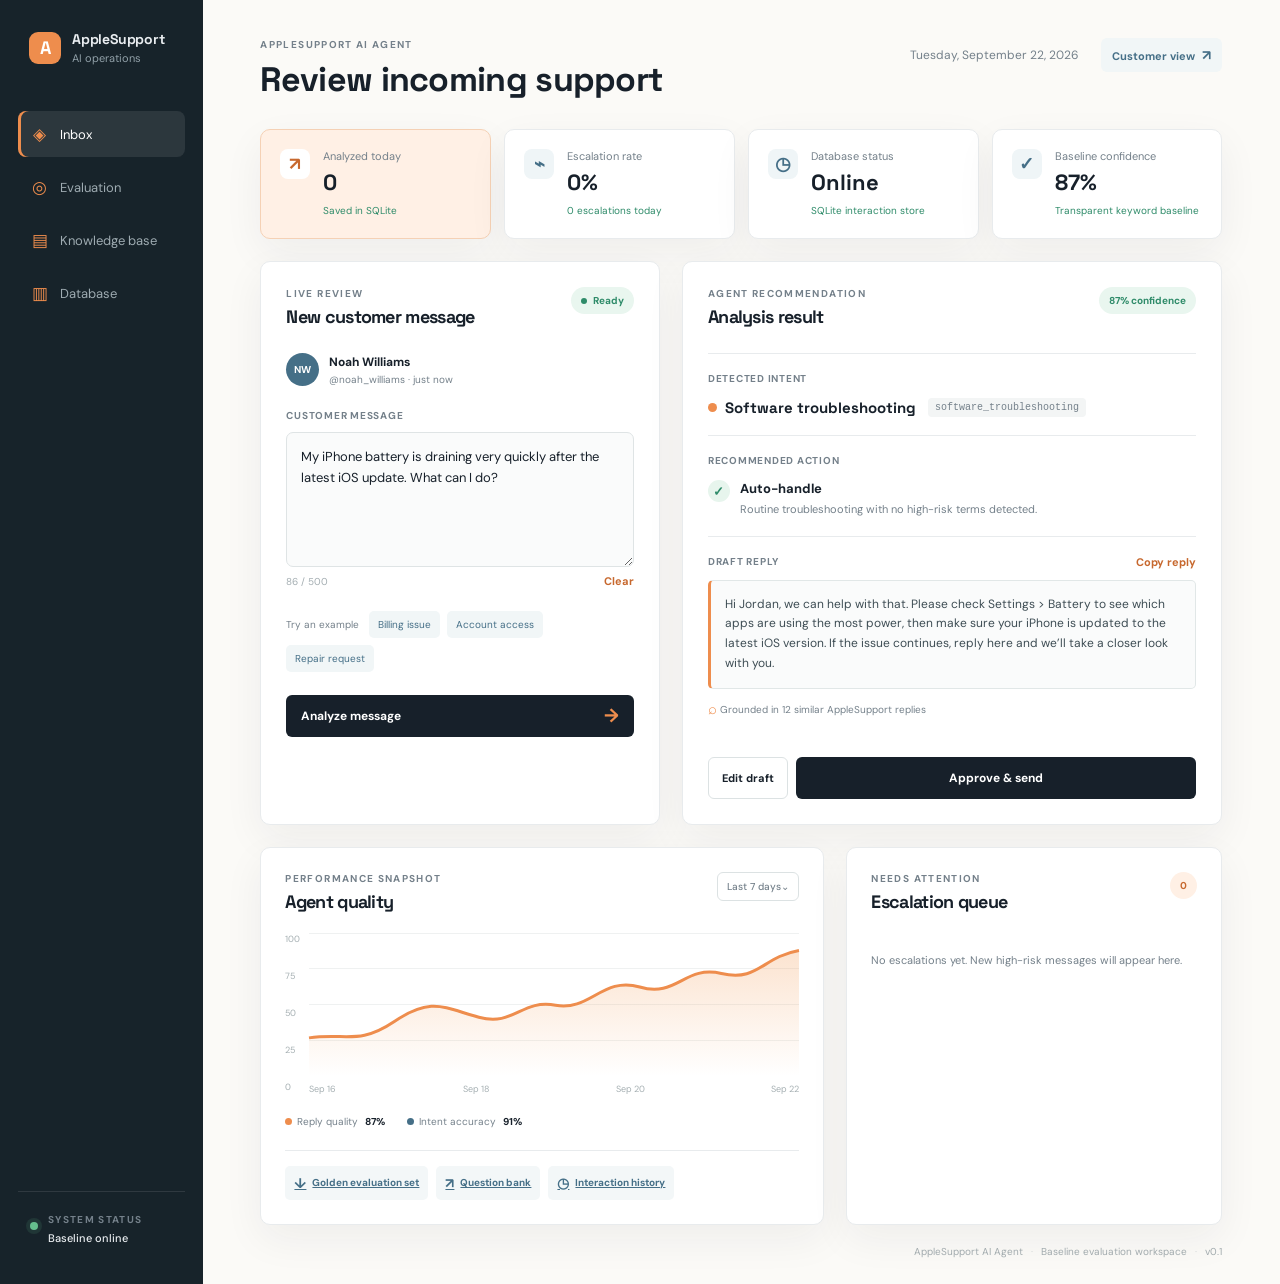
==== commit 134083ec: "add readable database viewer page" ====
--- a/templates/index.html
+++ b/templates/index.html
@@ -25,6 +25,7 @@
         <a class="nav-item active" href="#workspace"><span class="nav-icon">◈</span>Inbox</a>
         <a class="nav-item" href="#evaluation"><span class="nav-icon">◎</span>Evaluation</a>
         <a class="nav-item" href="#knowledge"><span class="nav-icon">▤</span>Knowledge base</a>
+        <a class="nav-item" href="/database"><span class="nav-icon">▥</span>Database</a>
       </nav>
 
       <div class="sidebar-footer">
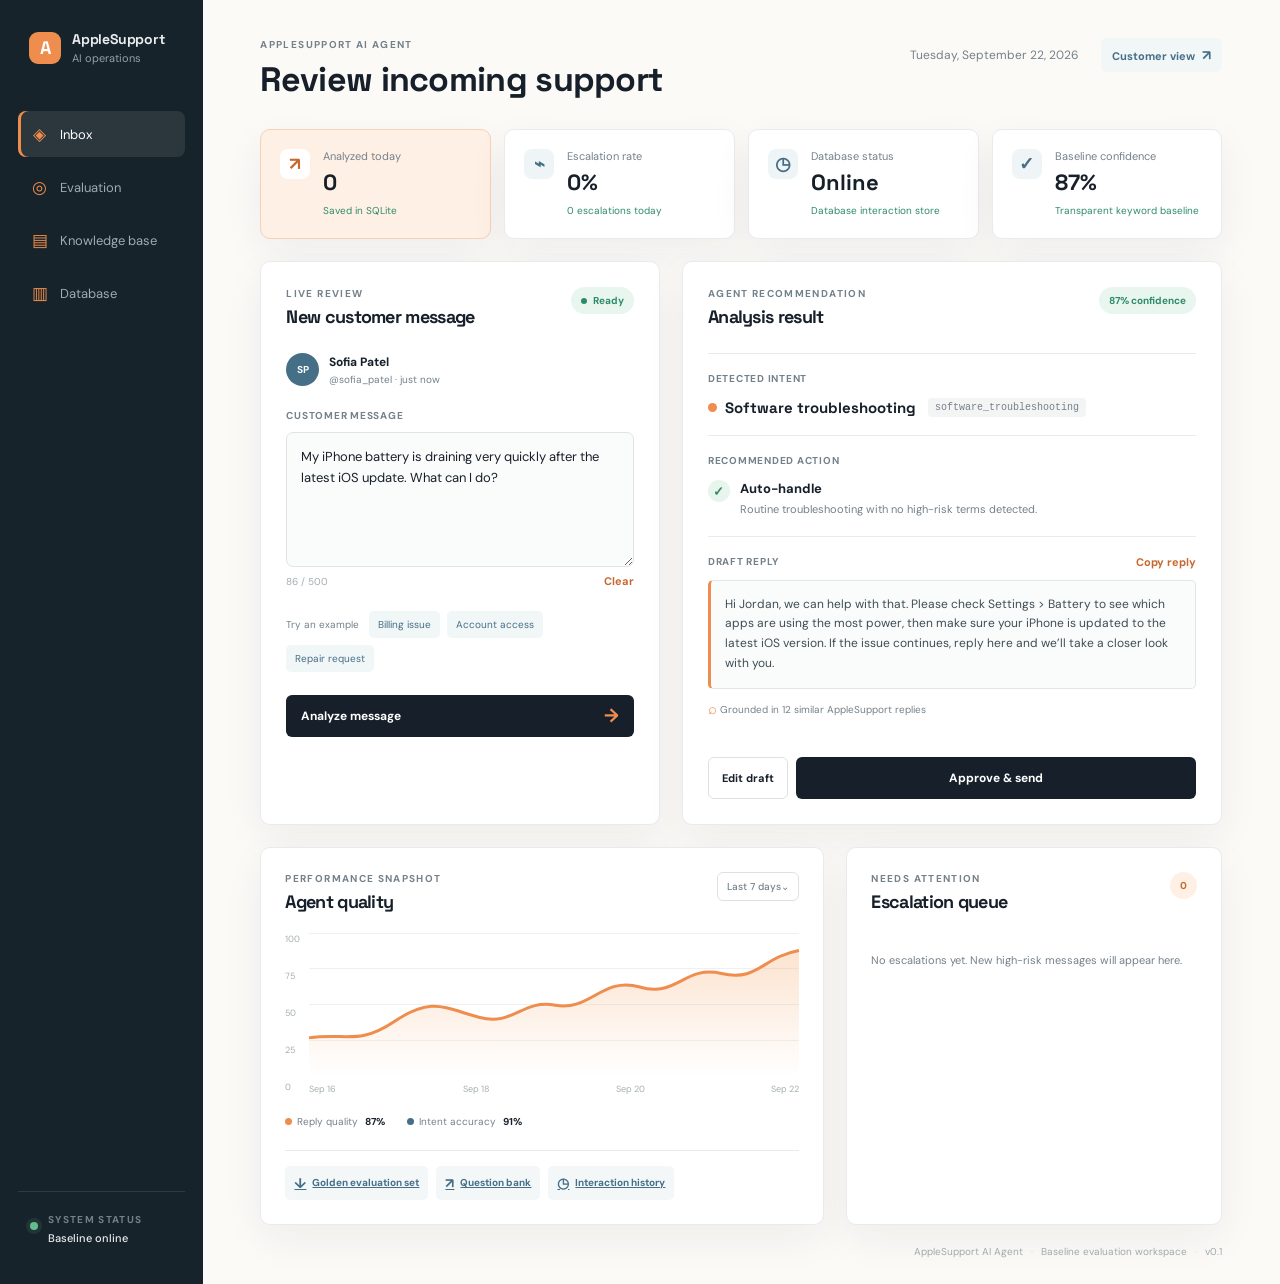
==== commit 1b14081f: "show active database type in dashboard" ====
--- a/templates/index.html
+++ b/templates/index.html
@@ -60,7 +60,7 @@
         </article>
         <article class="metric-card">
           <div class="metric-icon neutral">◷</div>
-          <div><span>Database status</span><strong>Online</strong><small>SQLite interaction store</small></div>
+          <div><span>Database status</span><strong>Online</strong><small id="metric-database-detail">Database interaction store</small></div>
         </article>
         <article class="metric-card">
           <div class="metric-icon neutral">✓</div>
--- a/static/styles.css
+++ b/static/styles.css
@@ -75,6 +75,7 @@
 .suggestion { padding: 7px 9px; color: var(--blue); background: #f1f6f7; border: 0; border-radius: 5px; font-size: 10px; }
 .suggestion:hover { background: #e5eef0; }
 .analyze-button, .primary-button { display: flex; justify-content: space-between; align-items: center; width: 100%; padding: 13px 15px; color: #fff; background: var(--ink); border: 0; border-radius: 6px; font-size: 12px; font-weight: 700; transition: .2s ease; }
+.analyze-button:disabled { cursor: wait; opacity: .65; transform: none; }
 .analyze-button:hover, .primary-button:hover { background: var(--orange-dark); transform: translateY(-1px); }
 .button-arrow { color: var(--orange); font-size: 19px; line-height: 10px; }
 .confidence-badge { padding: 7px 10px; }
